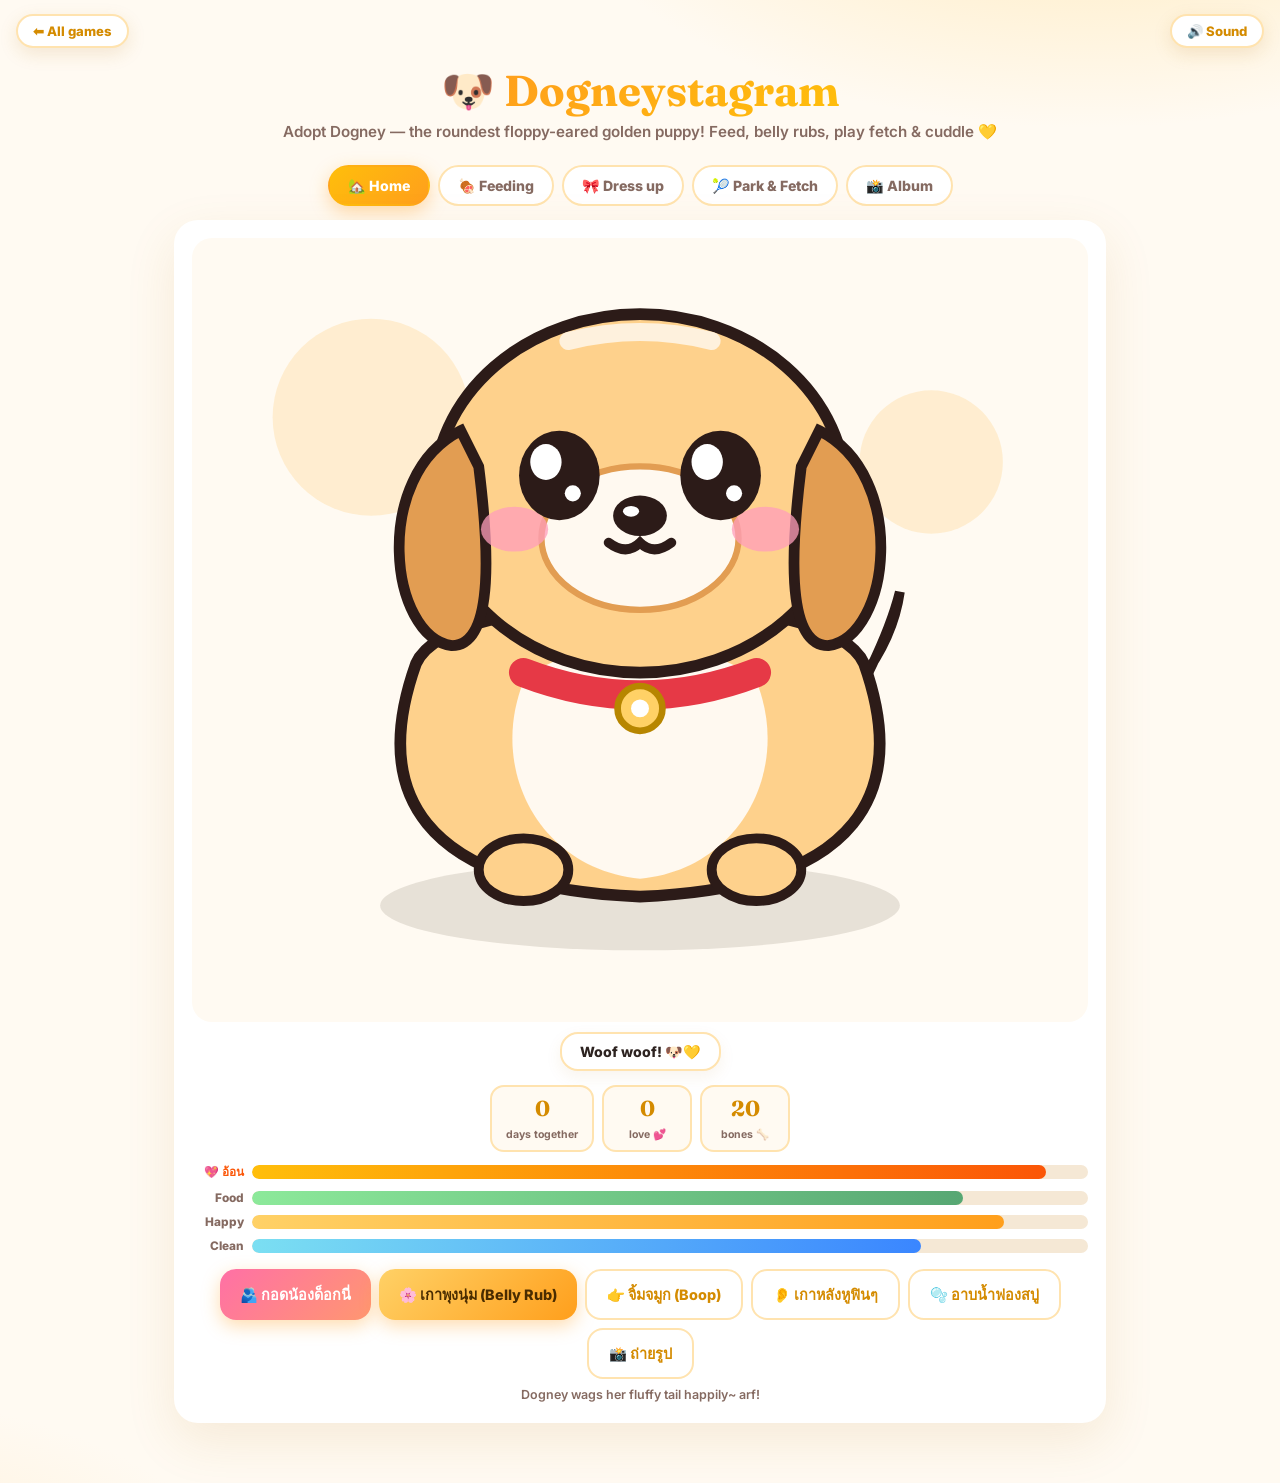
==== dogney.html @ 19b160bf "feat: Add Dogney the cute dog and Sockney the cute living sock pets with Hub cards and Pet Society i" ====
<!DOCTYPE html>
<html lang="en">
<head>
<meta charset="UTF-8">
<meta name="viewport" content="width=device-width, initial-scale=1.0, user-scalable=no, viewport-fit=cover">
<title>Dogneystagram — Raise Dogney the Cute Puppy!</title>
<meta name="description" content="Dogneystagram — adopt Dogney, the roundest floppy-eared golden puppy! Feed bones, belly rubs, dress up, play fetch & snap photos 🐶💛">
<link rel="icon" href="data:image/svg+xml,<svg xmlns='http://www.w3.org/2000/svg' viewBox='0 0 100 100'><circle cx='50' cy='52' r='42' fill='%23fed18c'/><circle cx='36' cy='46' r='5' fill='%232c1b18'/><circle cx='64' cy='46' r='5' fill='%232c1b18'/><ellipse cx='50' cy='54' rx='6' ry='4.5' fill='%232c1b18'/><path d='M44 60 q6 6 12 0' stroke='%232c1b18' stroke-width='2.5' fill='none'/><ellipse cx='30' cy='54' rx='6' ry='3.5' fill='%23ff9ebb' opacity='.7'/><ellipse cx='70' cy='54' rx='6' ry='3.5' fill='%23ff9ebb' opacity='.7'/></svg>">
<link rel="preconnect" href="https://fonts.googleapis.com">
<link href="https://fonts.googleapis.com/css2?family=Fraunces:opsz,wght@9..144,700;9..144,900&family=Inter:wght@600;700;800;900&display=swap" rel="stylesheet">
<style>
  :root {
    --ink: #2d2320;
    --ink-soft: #856a61;
    --gold: #ffbe0b;
    --gold-deep: #d48b00;
    --orange: #fb5607;
    --cream: #fffaf2;
    --card: #ffffff;
    --blue: #3a86ff;
  }
  * { box-sizing:border-box; margin:0; padding:0; -webkit-tap-highlight-color:transparent; user-select:none; }
  body {
    font-family:'Inter',sans-serif; color:var(--ink);
    background: radial-gradient(900px 460px at 85% -10%, #ffe9b8, transparent 60%),
                radial-gradient(700px 420px at -10% 110%, #ffeed1, transparent 55%),
                #fffaf2;
    min-height:100vh;
  }
  .top-bar {
    position:fixed; top:14px; left:16px; right:16px; z-index:40;
    display:flex; justify-content:space-between; align-items:center; pointer-events:none;
  }
  .back-hub, .snd-btn {
    pointer-events:auto; background:#fff; border:2px solid #ffe3af; color:var(--gold-deep);
    border-radius:999px; padding:7px 15px; font:800 .82rem 'Inter'; text-decoration:none;
    box-shadow:0 6px 18px rgba(180,120,30,.15); cursor:pointer; transition:transform .12s;
  }
  .back-hub:hover, .snd-btn:hover { transform:scale(1.04); }
  .back-hub:active, .snd-btn:active { transform:scale(0.96); }

  .wrap { max-width:960px; margin:0 auto; padding:20px 14px 60px; }
  header { text-align:center; padding:44px 0 6px; }
  h1 { font-family:'Fraunces',serif; font-size:clamp(1.9rem,5vw,2.7rem); }
  h1 .hl {
    background: linear-gradient(135deg, #ff9f1c 0%, #ffbe0b 100%);
    -webkit-background-clip: text; -webkit-text-fill-color: transparent;
  }
  .sub { color:var(--ink-soft); font-weight:600; margin-top:5px; font-size:.95rem; }

  /* tabs */
  .tabs { display:flex; gap:8px; justify-content:center; flex-wrap:wrap; margin:18px 0 14px; }
  .tab {
    border:2px solid #ffe3af; background:#fff; border-radius:999px;
    padding:10px 18px; font:800 .88rem 'Inter'; color:var(--ink-soft);
    cursor:pointer; transition:transform .15s, background .15s;
  }
  .tab:hover { transform:translateY(-1px); }
  .tab.on {
    background:linear-gradient(135deg,#ffbe0b,#ff9f1c); color:#fff;
    border-color:transparent; box-shadow:0 6px 18px rgba(255,159,28,.35);
  }

  /* panels */
  .panel { display:none; }
  .panel.on { display:block; }
  .stage {
    background:#fff; border-radius:24px; padding:18px;
    box-shadow:0 18px 50px rgba(180,120,30,.12); text-align:center; position:relative;
  }

  #petBox, #feedBox, #petBox2 {
    border-radius:20px; overflow:hidden; position:relative; cursor:pointer;
  }
  #petBox svg, #feedBox svg, #petBox2 svg { display:block; width:100%; height:auto; }

  .bubble {
    position:relative; display:inline-block; margin-top:10px;
    background:#fff; border:2px solid #ffe3af; border-radius:18px;
    padding:9px 18px; font:800 .88rem 'Inter'; color:var(--ink);
    box-shadow:0 6px 16px rgba(180,120,30,.08); min-height:22px;
  }

  .stats { display:flex; gap:8px; justify-content:center; flex-wrap:wrap; margin-top:14px; }
  .stat {
    background:var(--cream); border:2px solid #ffe3af; border-radius:14px;
    padding:8px 14px; min-width:90px;
  }
  .stat b { display:block; font-family:'Fraunces',serif; font-size:1.35rem; color:var(--gold-deep); }
  .stat span { font:700 .66rem 'Inter'; color:var(--ink-soft); }

  .barow { display:flex; align-items:center; gap:8px; margin-top:10px; }
  .barow .blab { font:800 .74rem 'Inter'; color:var(--ink-soft); width:52px; text-align:right; }
  .bar { flex:1; height:14px; border-radius:8px; background:#f5e8d5; overflow:hidden; }
  .bar i { display:block; height:100%; border-radius:8px; transition:width .35s; }

  .acts { display:flex; gap:8px; justify-content:center; flex-wrap:wrap; margin-top:16px; }
  .abtn {
    border:none; border-radius:16px; padding:12px 20px; font:800 .9rem 'Inter';
    cursor:pointer; color:#fff; background:linear-gradient(135deg,#ffbe0b,#ff9f1c);
    box-shadow:0 6px 18px rgba(255,159,28,.35); transition:transform .12s;
  }
  .abtn:hover { transform:scale(1.03); }
  .abtn:active { transform:scale(0.96); }
  .abtn.alt {
    background:#fff; color:var(--gold-deep); border:2px solid #ffe3af; box-shadow:none;
  }

  .logline { font:600 .78rem 'Inter'; color:var(--ink-soft); margin-top:8px; min-height:18px; }

  /* Food and Dress Grids */
  .grid { display:grid; grid-template-columns:repeat(auto-fill,minmax(120px,1fr)); gap:10px; margin-top:14px; }
  .it {
    background:#fff; border:2px solid #ffe3af; border-radius:16px;
    padding:10px 6px; text-align:center; cursor:pointer; transition:transform .12s;
  }
  .it:hover { transform:translateY(-2px); border-color:var(--orange); }
  .it.on { border-color:var(--orange); background:#fff4e0; }
  .it .e { font-size:1.8rem; }
  .it span { display:block; font:700 .7rem 'Inter'; color:var(--ink-soft); margin-top:3px; }
  .it small { display:block; font:800 .74rem 'Inter'; color:var(--gold-deep); margin-top:2px; }

  .place-row { display:flex; gap:8px; overflow-x:auto; padding:4px 2px 10px; }
  .place {
    flex:0 0 auto; border:2px solid #ffe3af; background:#fff; border-radius:14px;
    padding:8px 14px; font:800 .8rem 'Inter'; color:var(--ink-soft); cursor:pointer;
  }
  .place.on { border-color:var(--gold-deep); background:#fff5e0; color:var(--gold-deep); }

  /* Walk / Fetch Stage */
  .walkwrap { position:relative; border-radius:20px; overflow:hidden; background:#d8f3dc; }
  .walkwrap svg { display:block; width:100%; height:auto; }
  .walkctl { display:flex; gap:10px; justify-content:center; margin-top:12px; flex-wrap:wrap; }

  /* Photos */
  .phots { display:grid; grid-template-columns:repeat(auto-fill,minmax(160px,1fr)); gap:12px; margin-top:14px; }
  .ph { background:#fff; border:2px solid #ffe3af; border-radius:18px; overflow:hidden; text-align:left; box-shadow:0 6px 16px rgba(180,120,30,.06); }
  .ph svg { width:100%; height:auto; display:block; }
  .ph .pm { padding:8px 10px; font:700 .7rem 'Inter'; color:var(--ink-soft); display:flex; justify-content:space-between; align-items:center; }
  .ph-like { border:none; background:#fff0d4; color:var(--gold-deep); border-radius:999px; padding:3px 9px; font:800 .72rem 'Inter'; cursor:pointer; }
  .ph-del { border:none; background:none; cursor:pointer; font-size:.9rem; }

  .floating-particle {
    position: absolute; pointer-events: none; z-index: 10; font-size: 24px;
    animation: floatUp 1.4s ease-out forwards;
  }
  @keyframes floatUp {
    0% { opacity: 0; transform: translateY(0) scale(0.6); }
    20% { opacity: 1; transform: translateY(-15px) scale(1.2); }
    100% { opacity: 0; transform: translateY(-65px) scale(0.9); }
  }
  @keyframes tailWag { 0%,100%{transform:rotate(0deg)} 50%{transform:rotate(18deg)} }
  .wagTail { animation: tailWag 0.28s ease-in-out infinite; transform-origin: 30px 45px; }

  .hint { text-align:center; color:var(--ink-soft); font:600 .78rem 'Inter'; margin-top:10px; }
</style>
</head>
<body>
<div class="top-bar">
  <a class="back-hub" href="index.html">⬅ All games</a>
  <button class="snd-btn" id="sndBtn" title="Toggle Sound">🔊 Sound</button>
</div>

<div class="wrap">
  <header>
    <h1>🐶 <span class="hl">Dogneystagram</span></h1>
    <p class="sub">Adopt Dogney — the roundest floppy-eared golden puppy! Feed, belly rubs, play fetch &amp; cuddle 💛</p>
  </header>

  <div class="tabs">
    <button class="tab on" id="tabHome">🏡 Home</button>
    <button class="tab" id="tabFeed">🍖 Feeding</button>
    <button class="tab" id="tabDress">🎀 Dress up</button>
    <button class="tab" id="tabWalk">🎾 Park &amp; Fetch</button>
    <button class="tab" id="tabPhotos">📸 Album</button>
  </div>

  <!-- HOME TAB -->
  <section class="panel on" id="pHome">
    <div class="stage">
      <div id="petBox" title="Tap Dogney to pet her &amp; scratch her ears!"></div>
      <div class="bubble" id="say">Woof woof! 🐶💛</div>

      <div class="stats">
        <div class="stat"><b id="stAge">0</b><span>days together</span></div>
        <div class="stat"><b id="stLove">0</b><span>love 💕</span></div>
        <div class="stat"><b id="stBones">15</b><span>bones 🦴</span></div>
      </div>

      <div class="barow"><span class="blab" style="color:#fb5607">💖 อ้อน</span><div class="bar"><i id="bAffection" style="width:90%;background:linear-gradient(90deg,#ffbe0b,#fb5607)"></i></div></div>
      <div class="barow"><span class="blab">Food</span><div class="bar"><i id="bFood" style="width:80%;background:linear-gradient(90deg,#8ce99a,#57a773)"></i></div></div>
      <div class="barow"><span class="blab">Happy</span><div class="bar"><i id="bHappy" style="width:85%;background:linear-gradient(90deg,#ffd166,#ff9f1c)"></i></div></div>
      <div class="barow"><span class="blab">Clean</span><div class="bar"><i id="bClean" style="width:80%;background:linear-gradient(90deg,#7bdff2,#3a86ff)"></i></div></div>

      <div class="acts">
        <button class="abtn" id="actHug" style="background:linear-gradient(135deg,#ff70a6,#ff9770)">🫂 กอดน้องด็อกนี่</button>
        <button class="abtn" id="actBelly" style="background:linear-gradient(135deg,#ffd166,#ff9f1c);color:#4a2c00">🌸 เกาพุงนุ่ม (Belly Rub)</button>
        <button class="abtn alt" id="actPet">👉 จิ้มจมูก (Boop)</button>
        <button class="abtn alt" id="actEarScratch">👂 เกาหลังหูฟินๆ</button>
        <button class="abtn alt" id="actBath">🫧 อาบน้ำฟองสบู่</button>
        <button class="abtn alt" id="actSnap">📸 ถ่ายรูป</button>
      </div>

      <div class="logline" id="log">Dogney wags her fluffy tail happily~ arf!</div>
    </div>
  </section>

  <!-- FEEDING TAB -->
  <section class="panel" id="pFeed">
    <div class="stage">
      <h3 style="font-family:'Fraunces',serif">🍖 Pick Dogney's Treat</h3>
      <p class="hint" style="margin:4px 0 8px">Tap a snack below &amp; press <b>Feed now!</b> to watch Dogney chomp happily 💛</p>
      <div id="feedBox" title="Dogney waiting for snacks!" style="max-width:340px;margin:0 auto"></div>
      <div class="barow" style="max-width:340px;margin:10px auto 4px"><span class="blab">Food</span><div class="bar"><i id="bFoodFeed" style="width:80%;background:linear-gradient(90deg,#8ce99a,#57a773)"></i></div></div>
      <div class="grid" id="foodGrid"></div>
      <div class="acts" style="margin-top:16px">
        <button class="abtn" id="feedBtn">🍖 Feed now!</button>
      </div>
      <div class="logline" id="feedLog">What shall we feast on today?</div>
    </div>
  </section>

  <!-- DRESS UP TAB -->
  <section class="panel" id="pDress">
    <div class="stage">
      <div id="petBox2"></div>
      <div class="place-row" id="dressCats" style="margin-top:12px"></div>
      <div class="grid" id="dressGrid" style="grid-template-columns:repeat(auto-fill,minmax(104px,1fr))"></div>
      <div class="acts" style="margin-top:14px">
        <button class="abtn alt" id="dressClear">✨ Natural Silky Fur</button>
      </div>
    </div>
  </section>

  <!-- PARK & FETCH TAB -->
  <section class="panel" id="pWalk">
    <div class="stage">
      <div class="walkwrap" id="walkBox"></div>
      <div class="place-row" id="placeRow" style="margin-top:12px"></div>
      <div class="walkctl">
        <button class="abtn alt" id="wLeft">◀</button>
        <button class="abtn" id="wPlay" style="background:linear-gradient(135deg,#ff9f1c,#fb5607)">🎾 โยนบอลให้คาบ (Fetch!)</button>
        <button class="abtn alt" id="wRight">▶</button>
      </div>
      <div class="logline" id="walkLog">Tap anywhere on the park grass or press Fetch to play ball!</div>
    </div>
  </section>

  <!-- PHOTO ALBUM TAB -->
  <section class="panel" id="pPhotos">
    <div class="stage">
      <h3 style="font-family:'Fraunces',serif">📸 Dogney's Photo Album</h3>
      <div class="phots" id="album"></div>
      <p class="hint">Photos taken at Home &amp; in the Puppy Park appear here. Tap ❤️ to like or 💾 to save PNG.</p>
    </div>
  </section>
</div>

<script src="stats.js?v=1"></script>
<script src="dogney.js?v=1"></script>
</body>
</html>
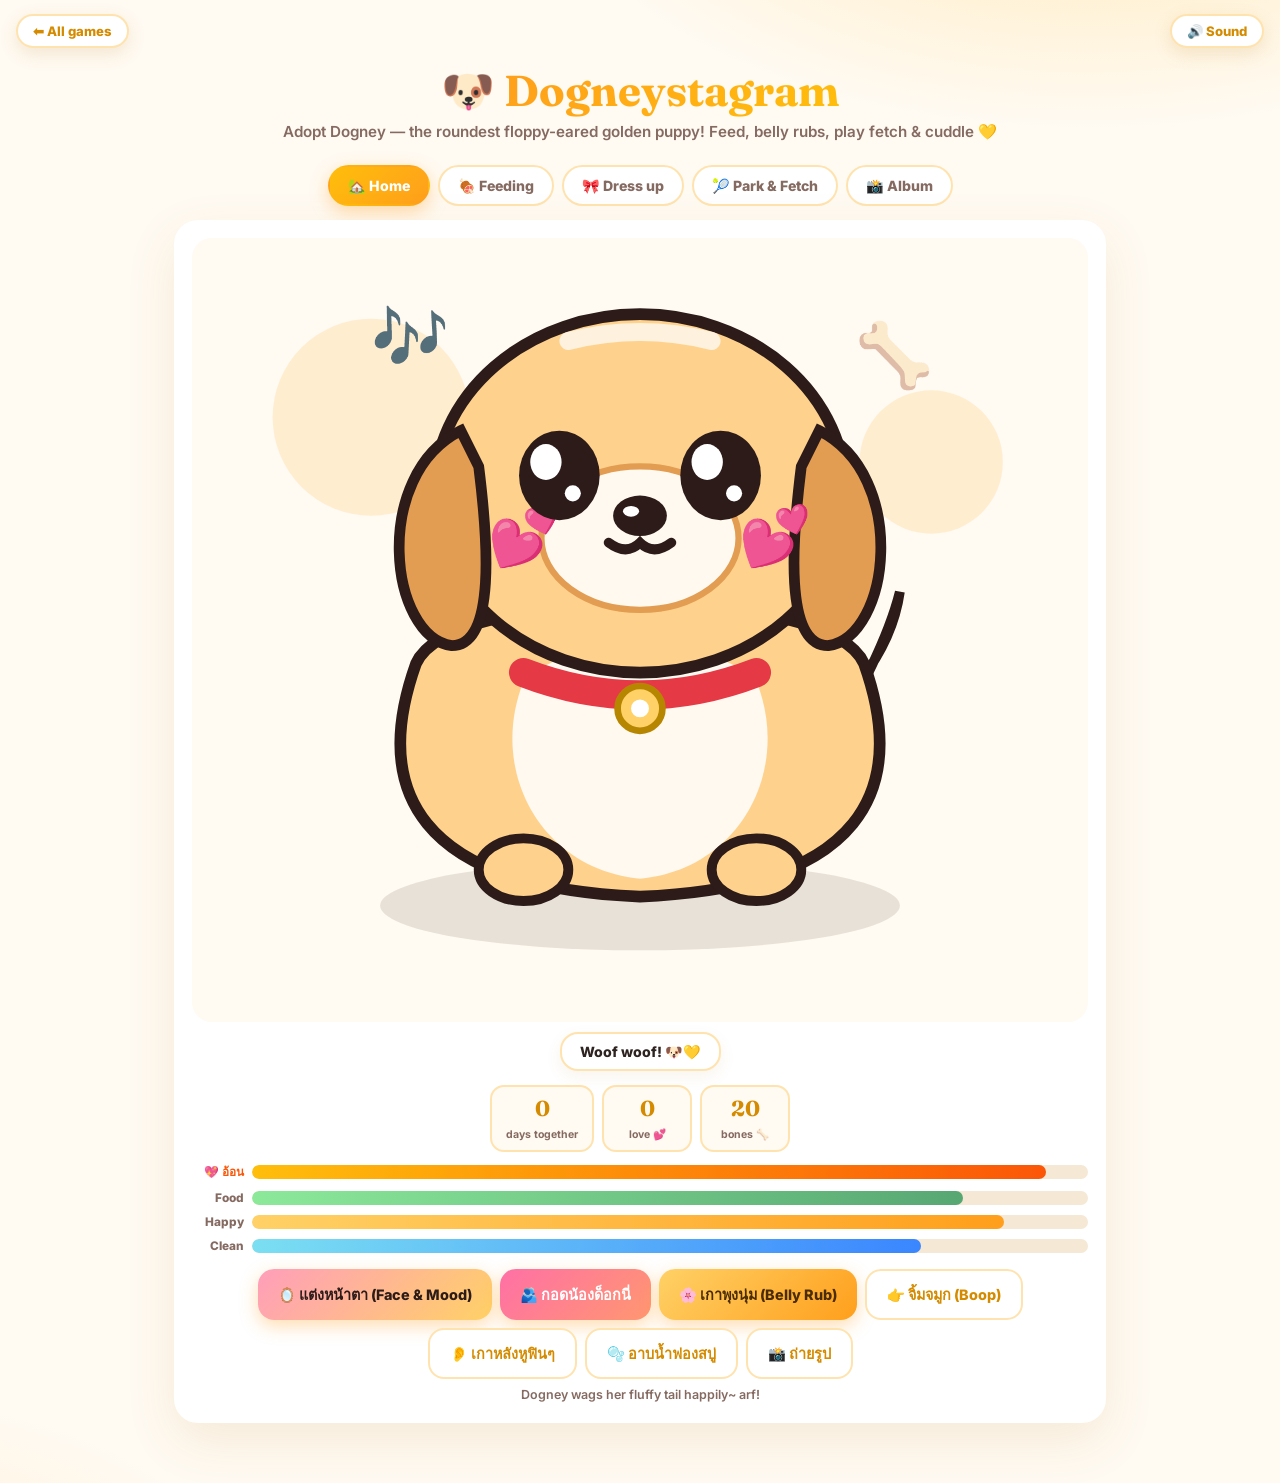
==== commit fa896d82: "feat: ultra-cute redesign of Sockney, authentic Boba Seal face restoration, and universal pet face c" ====
--- a/dogney.html
+++ b/dogney.html
@@ -193,6 +193,7 @@
       <div class="barow"><span class="blab">Clean</span><div class="bar"><i id="bClean" style="width:80%;background:linear-gradient(90deg,#7bdff2,#3a86ff)"></i></div></div>
 
       <div class="acts">
+        <button class="abtn" id="actFace" style="background:linear-gradient(135deg,#ff9ebb,#ffd166);color:#2c1b18;font-weight:800">🪞 แต่งหน้าตา (Face &amp; Mood)</button>
         <button class="abtn" id="actHug" style="background:linear-gradient(135deg,#ff70a6,#ff9770)">🫂 กอดน้องด็อกนี่</button>
         <button class="abtn" id="actBelly" style="background:linear-gradient(135deg,#ffd166,#ff9f1c);color:#4a2c00">🌸 เกาพุงนุ่ม (Belly Rub)</button>
         <button class="abtn alt" id="actPet">👉 จิ้มจมูก (Boop)</button>
@@ -227,7 +228,8 @@
       <div class="place-row" id="dressCats" style="margin-top:12px"></div>
       <div class="grid" id="dressGrid" style="grid-template-columns:repeat(auto-fill,minmax(104px,1fr))"></div>
       <div class="acts" style="margin-top:14px">
-        <button class="abtn alt" id="dressClear">✨ Natural Silky Fur</button>
+        <button class="abtn" id="dressRandom" style="background:linear-gradient(135deg,#ff9f1c,#e76f51)">🎲 สุ่มชุดน้องหมา (Random Look!)</button>
+        <button class="abtn alt" id="dressClear">✨ ขนธรรมชาตินุ่มฟู (Natural Pup)</button>
       </div>
     </div>
   </section>
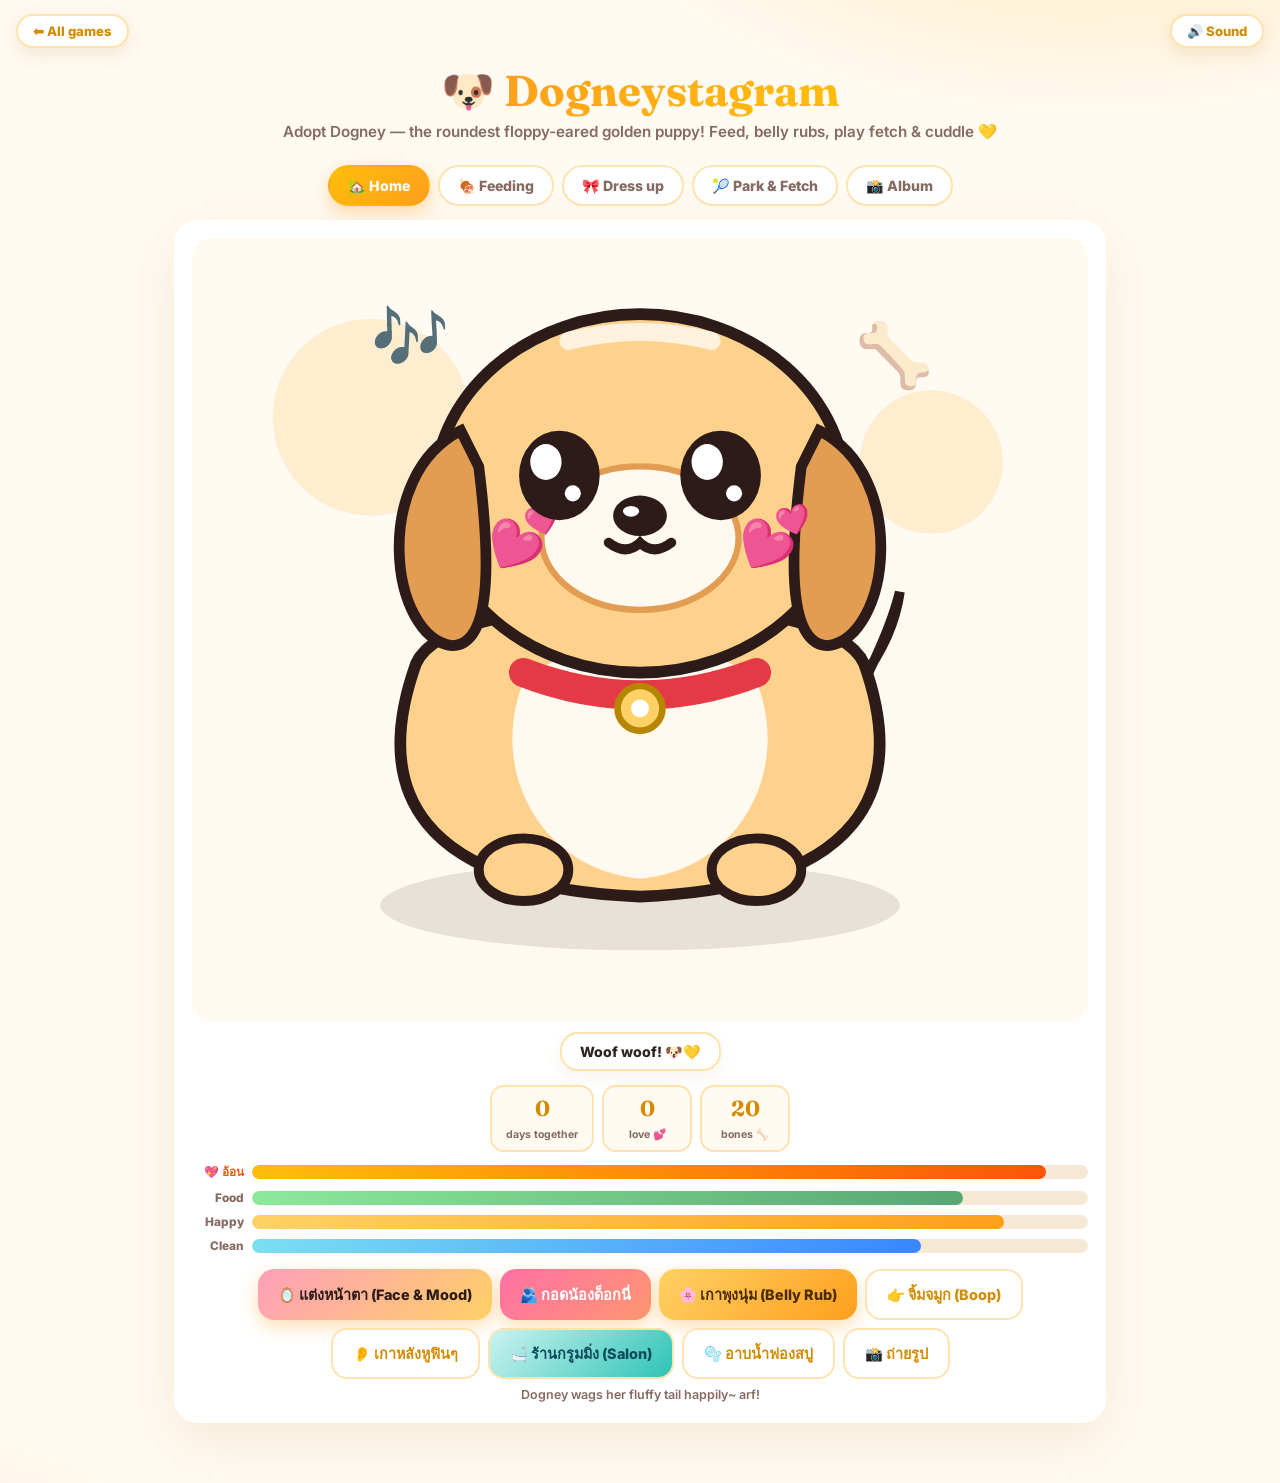
==== commit 487fa2aa: "Add Pet Grooming Salon with bubble bath, nail clipping mini-game, fur styling, and pet care" ====
--- a/dogney.html
+++ b/dogney.html
@@ -198,6 +198,7 @@
         <button class="abtn" id="actBelly" style="background:linear-gradient(135deg,#ffd166,#ff9f1c);color:#4a2c00">🌸 เกาพุงนุ่ม (Belly Rub)</button>
         <button class="abtn alt" id="actPet">👉 จิ้มจมูก (Boop)</button>
         <button class="abtn alt" id="actEarScratch">👂 เกาหลังหูฟินๆ</button>
+        <a class="abtn alt" href="grooming.html" style="text-decoration:none;display:inline-flex;align-items:center;justify-content:center;background:linear-gradient(135deg,#cbf3f0,#2ec4b6);color:#0f4c5c;font-weight:800">🛁 ร้านกรูมมิ่ง (Salon)</a>
         <button class="abtn alt" id="actBath">🫧 อาบน้ำฟองสบู่</button>
         <button class="abtn alt" id="actSnap">📸 ถ่ายรูป</button>
       </div>
